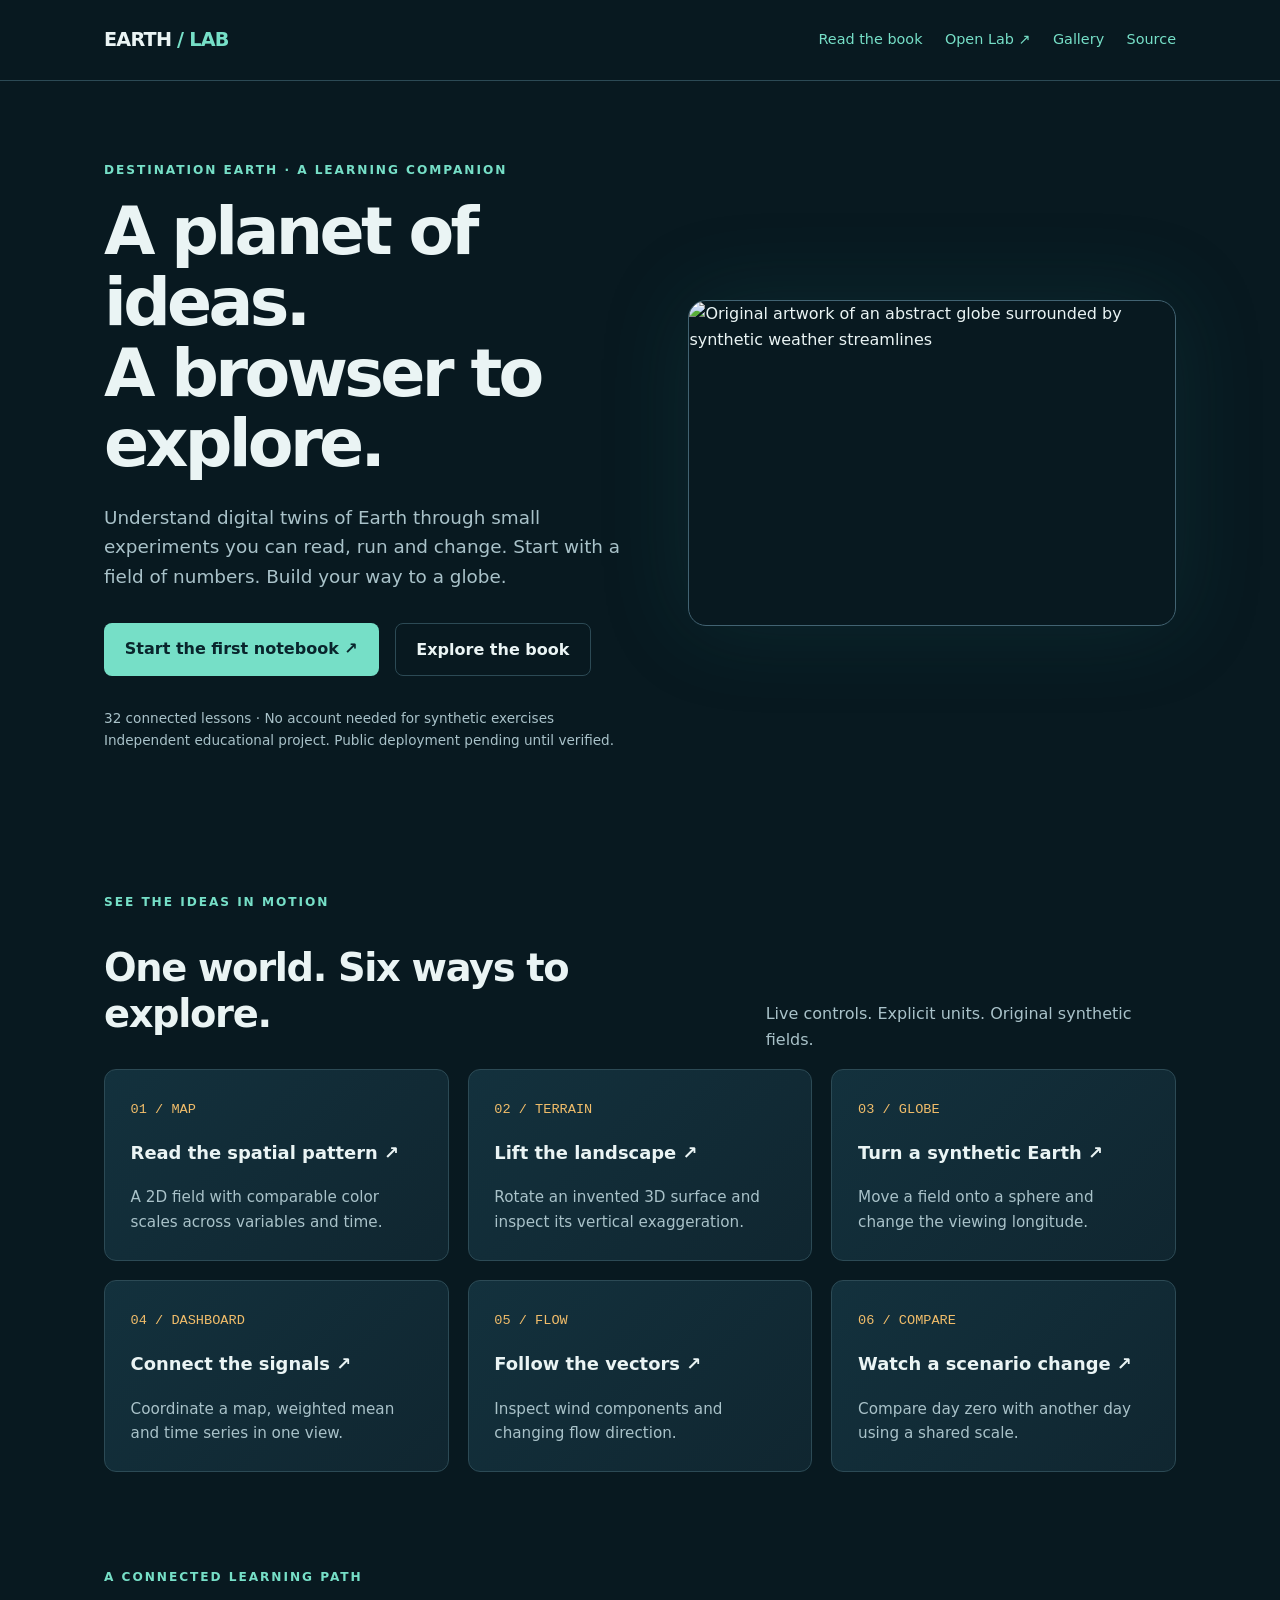
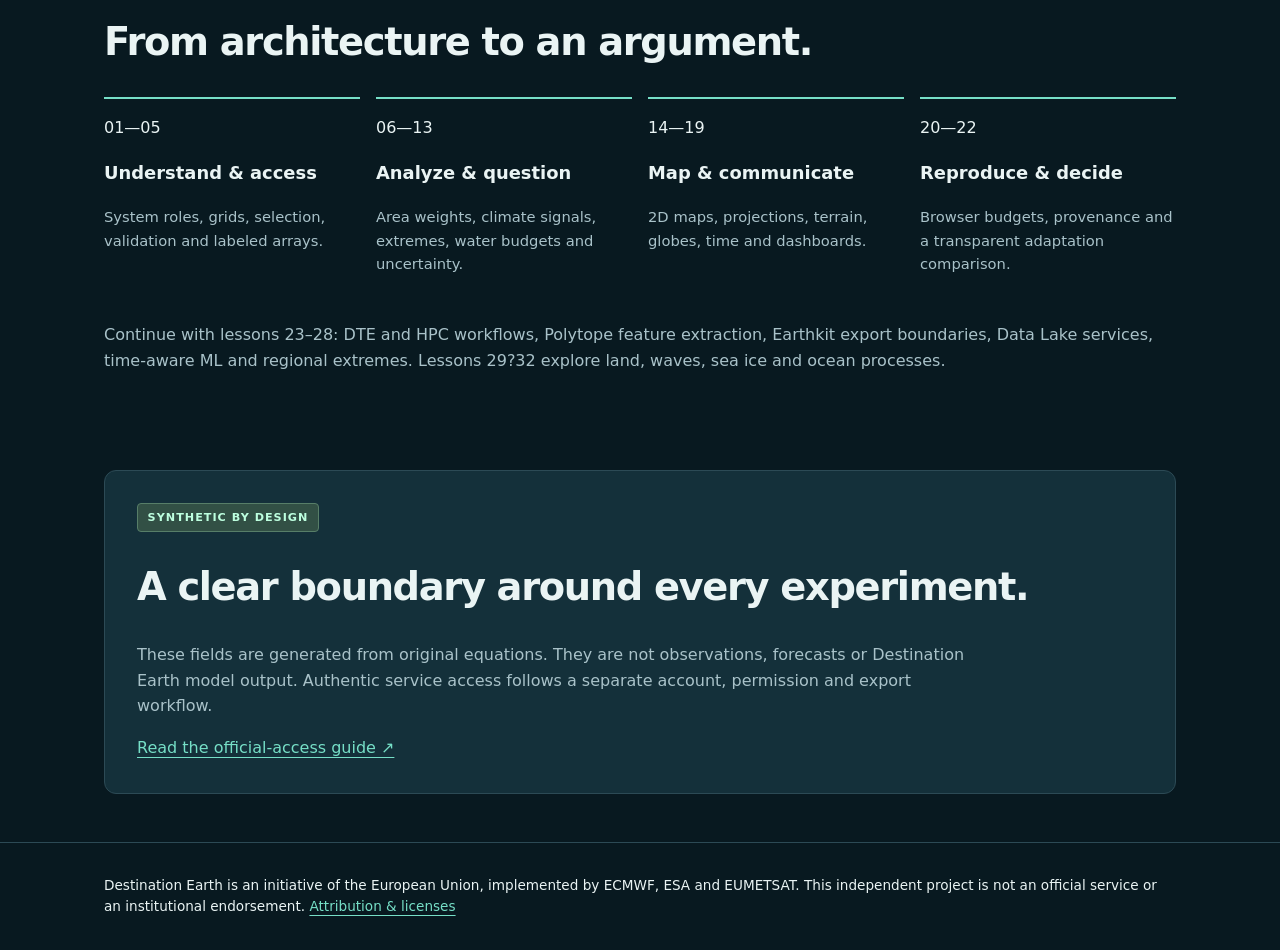
==== web/index.html @ a8f023c0 "feat: add Destination Earth learning book and browser lab" ====
<!doctype html>
<html lang="en"><head><meta charset="utf-8"><meta name="viewport" content="width=device-width,initial-scale=1"><meta name="description" content="An independent Destination Earth learning book and browser lab. Explore original synthetic data through 32 runnable notebooks and interactive maps."><title>Earth / Lab — Learn Destination Earth</title><link rel="stylesheet" href="styles.css"><script id="jupyter-config-data" type="application/json">{}</script></head>
<body><a class="skip" href="#main">Skip to content</a><header><div class="wrap"><a class="brand" href="./">EARTH <span>/ LAB</span></a><nav aria-label="Main"><a href="book/">Read the book</a><a href="lab/index.html">Open Lab ↗</a><a href="#explore">Gallery</a><a href="https://github.com/jltobias/JupyterLite-Destination-Earth-Digital-Twin">Source</a></nav></div></header>
<main id="main"><div class="wrap hero"><div><div class="eyebrow">Destination Earth · A learning companion</div><h1>A planet of ideas.<br>A browser to explore.</h1><p class="lead">Understand digital twins of Earth through small experiments you can read, run and change. Start with a field of numbers. Build your way to a globe.</p><div class="actions"><a class="button" href="lab/index.html?path=01-system.ipynb">Start the first notebook ↗</a><a class="button secondary" href="book/">Explore the book</a></div><p class="note">32 connected lessons · No account needed for synthetic exercises<br>Independent educational project. Public deployment pending until verified.</p></div><img src="assets/splash.png" alt="Original artwork of an abstract globe surrounded by synthetic weather streamlines" width="1536" height="1024"></div>
<div class="wrap"><section id="explore"><div class="section-top"><div><div class="eyebrow">See the ideas in motion</div><h2>One world. Six ways to explore.</h2></div><p>Live controls. Explicit units. Original synthetic fields.</p></div><div class="grid">
<a class="card" href="gallery/map/"><span class="number">01 / MAP</span><h3>Read the spatial pattern ↗</h3><p>A 2D field with comparable color scales across variables and time.</p></a>
<a class="card" href="gallery/terrain/"><span class="number">02 / TERRAIN</span><h3>Lift the landscape ↗</h3><p>Rotate an invented 3D surface and inspect its vertical exaggeration.</p></a>
<a class="card" href="gallery/globe/"><span class="number">03 / GLOBE</span><h3>Turn a synthetic Earth ↗</h3><p>Move a field onto a sphere and change the viewing longitude.</p></a>
<a class="card" href="gallery/dashboard/"><span class="number">04 / DASHBOARD</span><h3>Connect the signals ↗</h3><p>Coordinate a map, weighted mean and time series in one view.</p></a>
<a class="card" href="gallery/flow/"><span class="number">05 / FLOW</span><h3>Follow the vectors ↗</h3><p>Inspect wind components and changing flow direction.</p></a>
<a class="card" href="gallery/compare/"><span class="number">06 / COMPARE</span><h3>Watch a scenario change ↗</h3><p>Compare day zero with another day using a shared scale.</p></a>
</div></section><section><div class="eyebrow">A connected learning path</div><h2>From architecture to an argument.</h2><div class="path"><article><div class="number">01—05</div><h3>Understand & access</h3><p>System roles, grids, selection, validation and labeled arrays.</p></article><article><div class="number">06—13</div><h3>Analyze & question</h3><p>Area weights, climate signals, extremes, water budgets and uncertainty.</p></article><article><div class="number">14—19</div><h3>Map & communicate</h3><p>2D maps, projections, terrain, globes, time and dashboards.</p></article><article><div class="number">20—22</div><h3>Reproduce & decide</h3><p>Browser budgets, provenance and a transparent adaptation comparison.</p></article></div><p>Continue with lessons 23–28: DTE and HPC workflows, Polytope feature extraction, Earthkit export boundaries, Data Lake services, time-aware ML and regional extremes. Lessons 29?32 explore land, waves, sea ice and ocean processes.</p></section><aside class="banner"><span class="synthetic">SYNTHETIC BY DESIGN</span><h2>A clear boundary around every experiment.</h2><p>These fields are generated from original equations. They are not observations, forecasts or Destination Earth model output. Authentic service access follows a separate account, permission and export workflow.</p><a href="book/official-access/">Read the official-access guide ↗</a></aside></div></main>
<footer><div class="wrap">Destination Earth is an initiative of the European Union, implemented by ECMWF, ESA and EUMETSAT. This independent project is not an official service or an institutional endorsement. <a href="https://github.com/jltobias/JupyterLite-Destination-Earth-Digital-Twin/blob/main/ATTRIBUTIONS.md">Attribution & licenses</a></div></footer></body></html>
---- web/styles.css ----
:root{color-scheme:dark;--bg:#081920;--panel:#102a34;--ink:#eaf4f4;--muted:#a9c2c9;--accent:#76dfc7;--gold:#f1bd6a;--line:#2c4a55;font-family:Inter,ui-sans-serif,system-ui,-apple-system,BlinkMacSystemFont,"Segoe UI",sans-serif}*{box-sizing:border-box}body{margin:0;background:var(--bg);color:var(--ink);line-height:1.6}a{color:var(--accent);text-underline-offset:4px}a:hover{color:white}button,input,select{font:inherit}button,select{background:var(--panel);color:var(--ink);border:1px solid #5b7a87;border-radius:8px;padding:.55rem .8rem}button{cursor:pointer}button:hover,button:focus-visible{background:#224b58}a:focus-visible,button:focus-visible,input:focus-visible,select:focus-visible{outline:3px solid var(--gold);outline-offset:4px}.wrap{max-width:1200px;margin:auto;padding:0 5vw}header{border-bottom:1px solid var(--line)}header .wrap{display:flex;justify-content:space-between;align-items:center;gap:1rem;min-height:80px}.brand{font-weight:750;letter-spacing:-.04em;font-size:1.2rem;text-decoration:none;color:var(--ink)}.brand span{color:var(--accent)}nav{display:flex;gap:1.4rem;flex-wrap:wrap}nav a{font-size:.9rem;text-decoration:none}.hero{min-height:630px;display:grid;grid-template-columns:1.1fr 1fr;align-items:center;gap:3rem;padding-top:5rem;padding-bottom:5rem}.eyebrow{color:var(--accent);text-transform:uppercase;letter-spacing:.16em;font-size:.76rem;font-weight:700}h1{font-size:clamp(2.6rem,5.2vw,4.7rem);line-height:1.06;letter-spacing:-.055em;max-width:820px;margin:1rem 0 1.5rem}h2{font-size:clamp(1.7rem,3vw,2.6rem);line-height:1.2;letter-spacing:-.035em}h3{font-size:1.12rem}p{color:var(--muted)}.lead{font-size:1.15rem;max-width:580px}.hero img{width:100%;border-radius:50% 50% 44% 44%;border:1px solid #426372;box-shadow:0 0 90px #1a6a6933}.actions{display:flex;gap:1rem;flex-wrap:wrap;margin:2rem 0}.button{display:inline-block;background:var(--accent);color:#09252c;padding:.8rem 1.3rem;border-radius:8px;font-weight:700;text-decoration:none}.button:hover{color:#09252c;background:#bcffed}.button.secondary{background:transparent;border:1px solid var(--line);color:var(--ink)}.note{font-size:.85rem;color:var(--muted)}section{padding:3rem 0}.section-top{display:flex;justify-content:space-between;align-items:end;gap:2rem}.grid{display:grid;grid-template-columns:repeat(3,1fr);gap:1.2rem}.card{display:block;padding:1.6rem;background:linear-gradient(135deg,#13313d,#102630);border:1px solid var(--line);border-radius:12px;color:var(--ink);text-decoration:none}.card:hover{border-color:var(--accent);transform:translateY(-2px)}.card .number{color:var(--gold);font-family:monospace;font-size:.85rem}.card p{font-size:.95rem;margin-bottom:0}.path{display:grid;grid-template-columns:repeat(4,1fr);gap:1rem}.path article{border-top:2px solid var(--accent);padding:1rem 0}.path p{font-size:.92rem}.banner{background:#14303a;border:1px solid var(--line);border-radius:12px;padding:2rem;margin:2rem 0}.banner p{max-width:850px}footer{border-top:1px solid var(--line);padding:2rem 0;margin-top:3rem;font-size:.85rem}.gallery-title{padding-top:3rem}.gallery-title h1{font-size:clamp(2.1rem,4vw,3.4rem);margin-bottom:1rem}.controls{display:flex;align-items:end;gap:1.4rem;flex-wrap:wrap;background:var(--panel);padding:1rem;border-radius:12px;border:1px solid var(--line);margin:1.5rem 0}.control{display:flex;flex-direction:column;gap:.3rem}.control label{font-size:.8rem;color:var(--muted)}input[type=range]{width:210px;accent-color:var(--accent)}.visual{background:#0b2029;border:1px solid var(--line);border-radius:12px;padding:1rem}canvas{width:100%;height:auto;display:block;aspect-ratio:2/1}.stats{display:grid;grid-template-columns:repeat(3,1fr);gap:1rem;margin:1rem 0}.stat{padding:1rem;background:var(--panel);border-radius:8px}.stat strong{display:block;font-size:1.5rem;color:var(--gold)}.stat span{font-size:.8rem;color:var(--muted)}.legend{display:flex;align-items:center;gap:1rem;font-size:.85rem;margin:1rem 0}.gradient{height:12px;flex:1;max-width:250px;background:linear-gradient(90deg,#2863af,#76dfc7,#f1bd6a,#dc644f);border-radius:9px}.synthetic{display:inline-block;background:#325045;color:#bdffdf;border:1px solid #577e68;font-size:.7rem;letter-spacing:.09em;font-weight:750;padding:.3rem .6rem;border-radius:4px}.screen-reader{position:absolute;left:-10000px;width:1px;height:1px;overflow:hidden}.table-scroll{overflow:auto}table{border-collapse:collapse;width:100%;font-size:.9rem}td,th{text-align:left;padding:.7rem;border-bottom:1px solid var(--line)}.skip{position:absolute;top:-80px;left:1rem;background:white;color:black;padding:1rem;z-index:5}.skip:focus{top:0}@media(max-width:760px){.hero{grid-template-columns:1fr;gap:2rem;padding-top:3rem}.hero img{max-width:400px;justify-self:center}.grid{grid-template-columns:1fr 1fr}.path{grid-template-columns:1fr 1fr}header .wrap{padding-top:1rem;padding-bottom:1rem;align-items:start;flex-direction:column}nav{gap:1rem}.section-top{display:block}.stats{grid-template-columns:1fr}.controls{gap:1rem}canvas{aspect-ratio:1.35/1}}@media(max-width:460px){.grid{grid-template-columns:1fr}.hero h1{font-size:2.7rem}}

/* Preserve the original artwork ratio at every breakpoint. */
.hero img{height:auto;border-radius:18px}
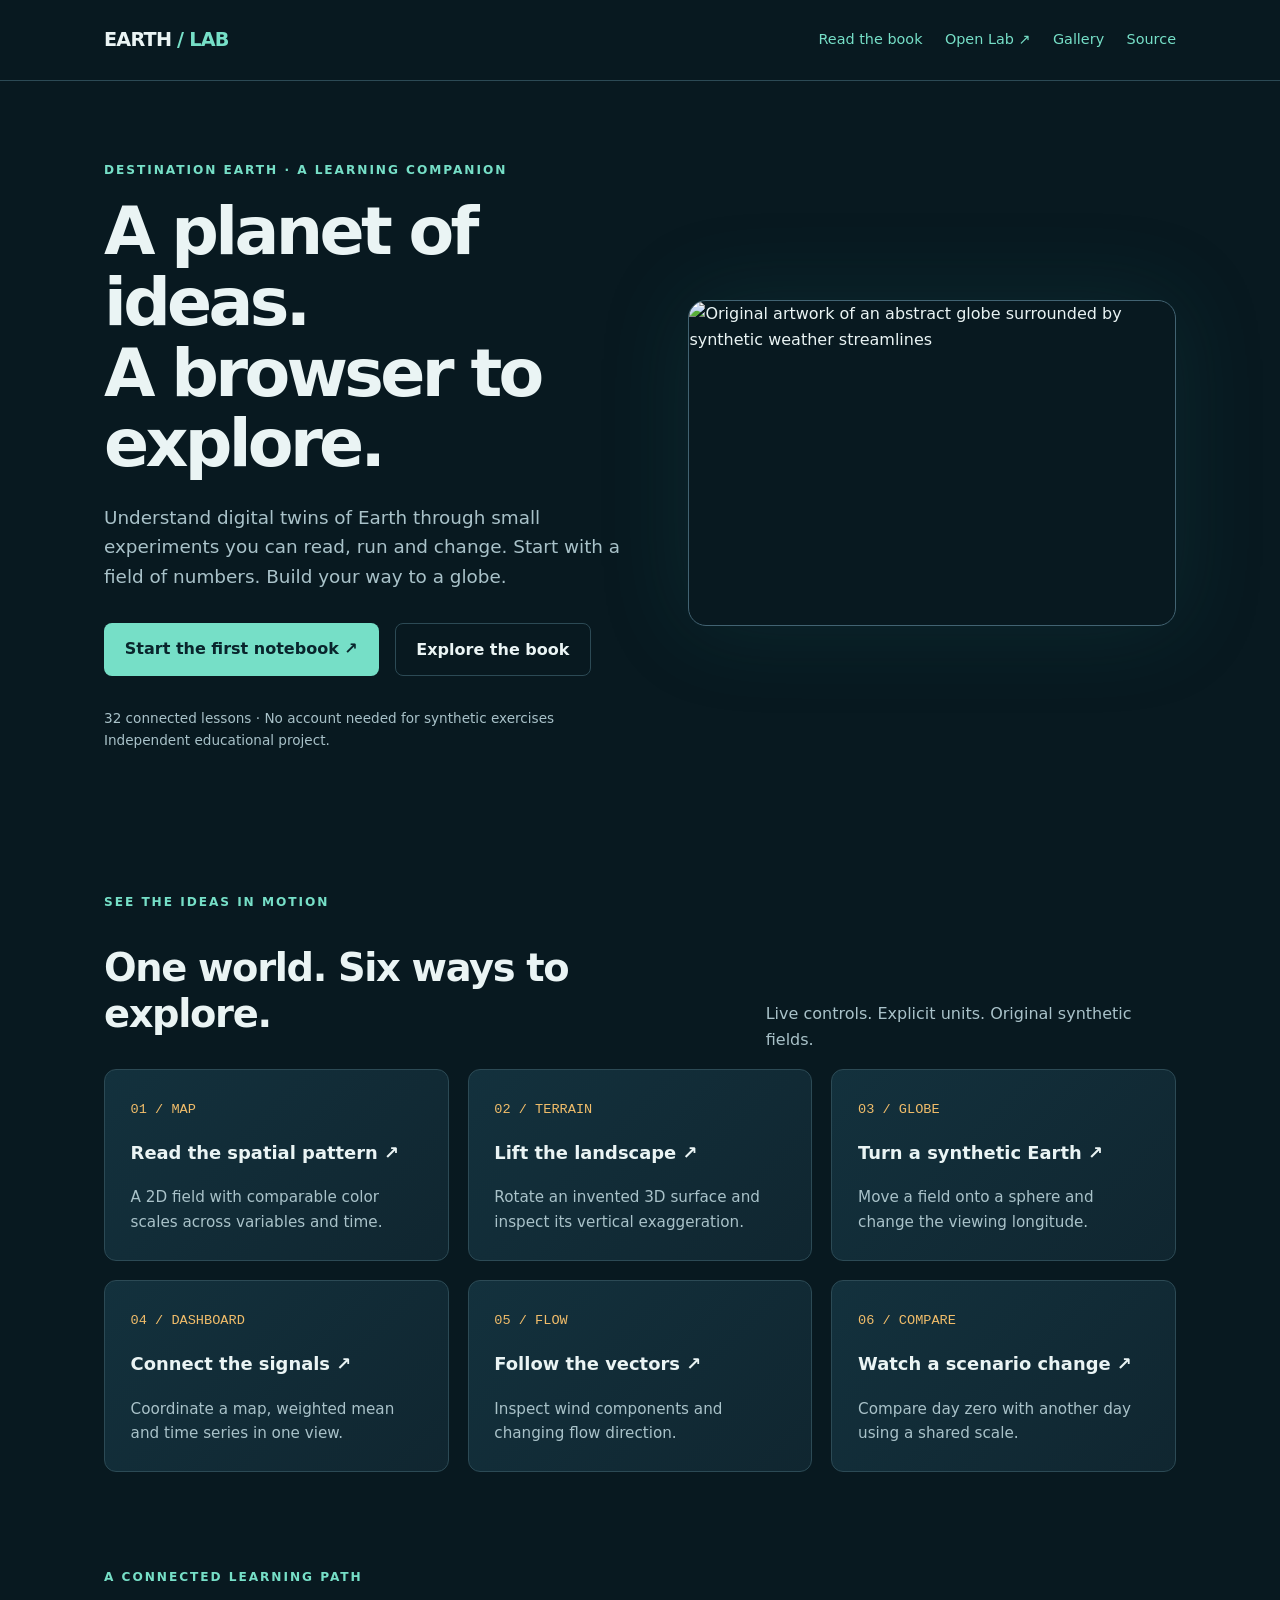
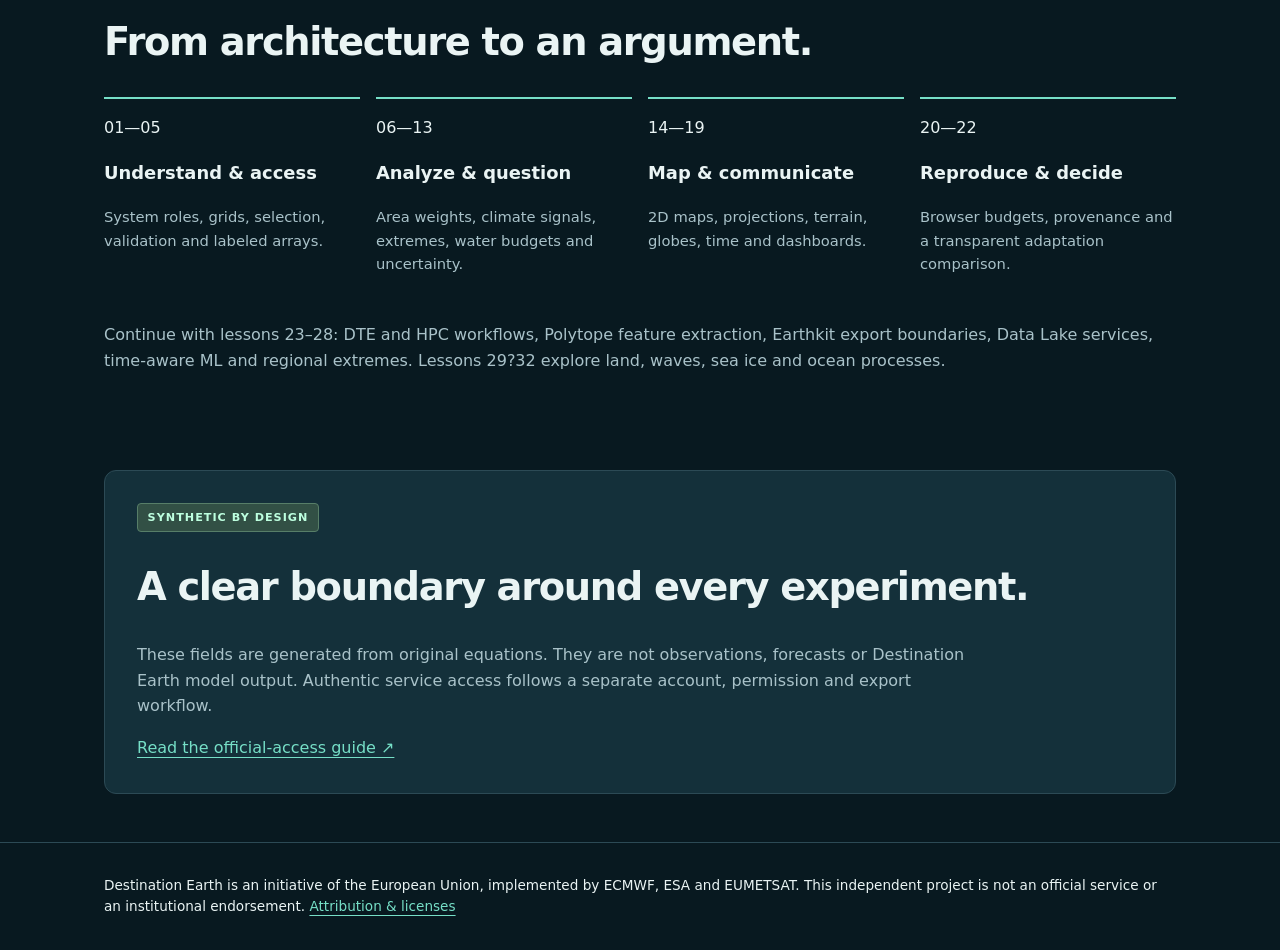
==== commit f50bd58d: "docs: mark verified GitHub Pages deployment live" ====
--- a/web/index.html
+++ b/web/index.html
@@ -1,7 +1,7 @@
 <!doctype html>
 <html lang="en"><head><meta charset="utf-8"><meta name="viewport" content="width=device-width,initial-scale=1"><meta name="description" content="An independent Destination Earth learning book and browser lab. Explore original synthetic data through 32 runnable notebooks and interactive maps."><title>Earth / Lab — Learn Destination Earth</title><link rel="stylesheet" href="styles.css"><script id="jupyter-config-data" type="application/json">{}</script></head>
 <body><a class="skip" href="#main">Skip to content</a><header><div class="wrap"><a class="brand" href="./">EARTH <span>/ LAB</span></a><nav aria-label="Main"><a href="book/">Read the book</a><a href="lab/index.html">Open Lab ↗</a><a href="#explore">Gallery</a><a href="https://github.com/jltobias/JupyterLite-Destination-Earth-Digital-Twin">Source</a></nav></div></header>
-<main id="main"><div class="wrap hero"><div><div class="eyebrow">Destination Earth · A learning companion</div><h1>A planet of ideas.<br>A browser to explore.</h1><p class="lead">Understand digital twins of Earth through small experiments you can read, run and change. Start with a field of numbers. Build your way to a globe.</p><div class="actions"><a class="button" href="lab/index.html?path=01-system.ipynb">Start the first notebook ↗</a><a class="button secondary" href="book/">Explore the book</a></div><p class="note">32 connected lessons · No account needed for synthetic exercises<br>Independent educational project. Public deployment pending until verified.</p></div><img src="assets/splash.png" alt="Original artwork of an abstract globe surrounded by synthetic weather streamlines" width="1536" height="1024"></div>
+<main id="main"><div class="wrap hero"><div><div class="eyebrow">Destination Earth · A learning companion</div><h1>A planet of ideas.<br>A browser to explore.</h1><p class="lead">Understand digital twins of Earth through small experiments you can read, run and change. Start with a field of numbers. Build your way to a globe.</p><div class="actions"><a class="button" href="lab/index.html?path=01-system.ipynb">Start the first notebook ↗</a><a class="button secondary" href="book/">Explore the book</a></div><p class="note">32 connected lessons · No account needed for synthetic exercises<br>Independent educational project.</p></div><img src="assets/splash.png" alt="Original artwork of an abstract globe surrounded by synthetic weather streamlines" width="1536" height="1024"></div>
 <div class="wrap"><section id="explore"><div class="section-top"><div><div class="eyebrow">See the ideas in motion</div><h2>One world. Six ways to explore.</h2></div><p>Live controls. Explicit units. Original synthetic fields.</p></div><div class="grid">
 <a class="card" href="gallery/map/"><span class="number">01 / MAP</span><h3>Read the spatial pattern ↗</h3><p>A 2D field with comparable color scales across variables and time.</p></a>
 <a class="card" href="gallery/terrain/"><span class="number">02 / TERRAIN</span><h3>Lift the landscape ↗</h3><p>Rotate an invented 3D surface and inspect its vertical exaggeration.</p></a>
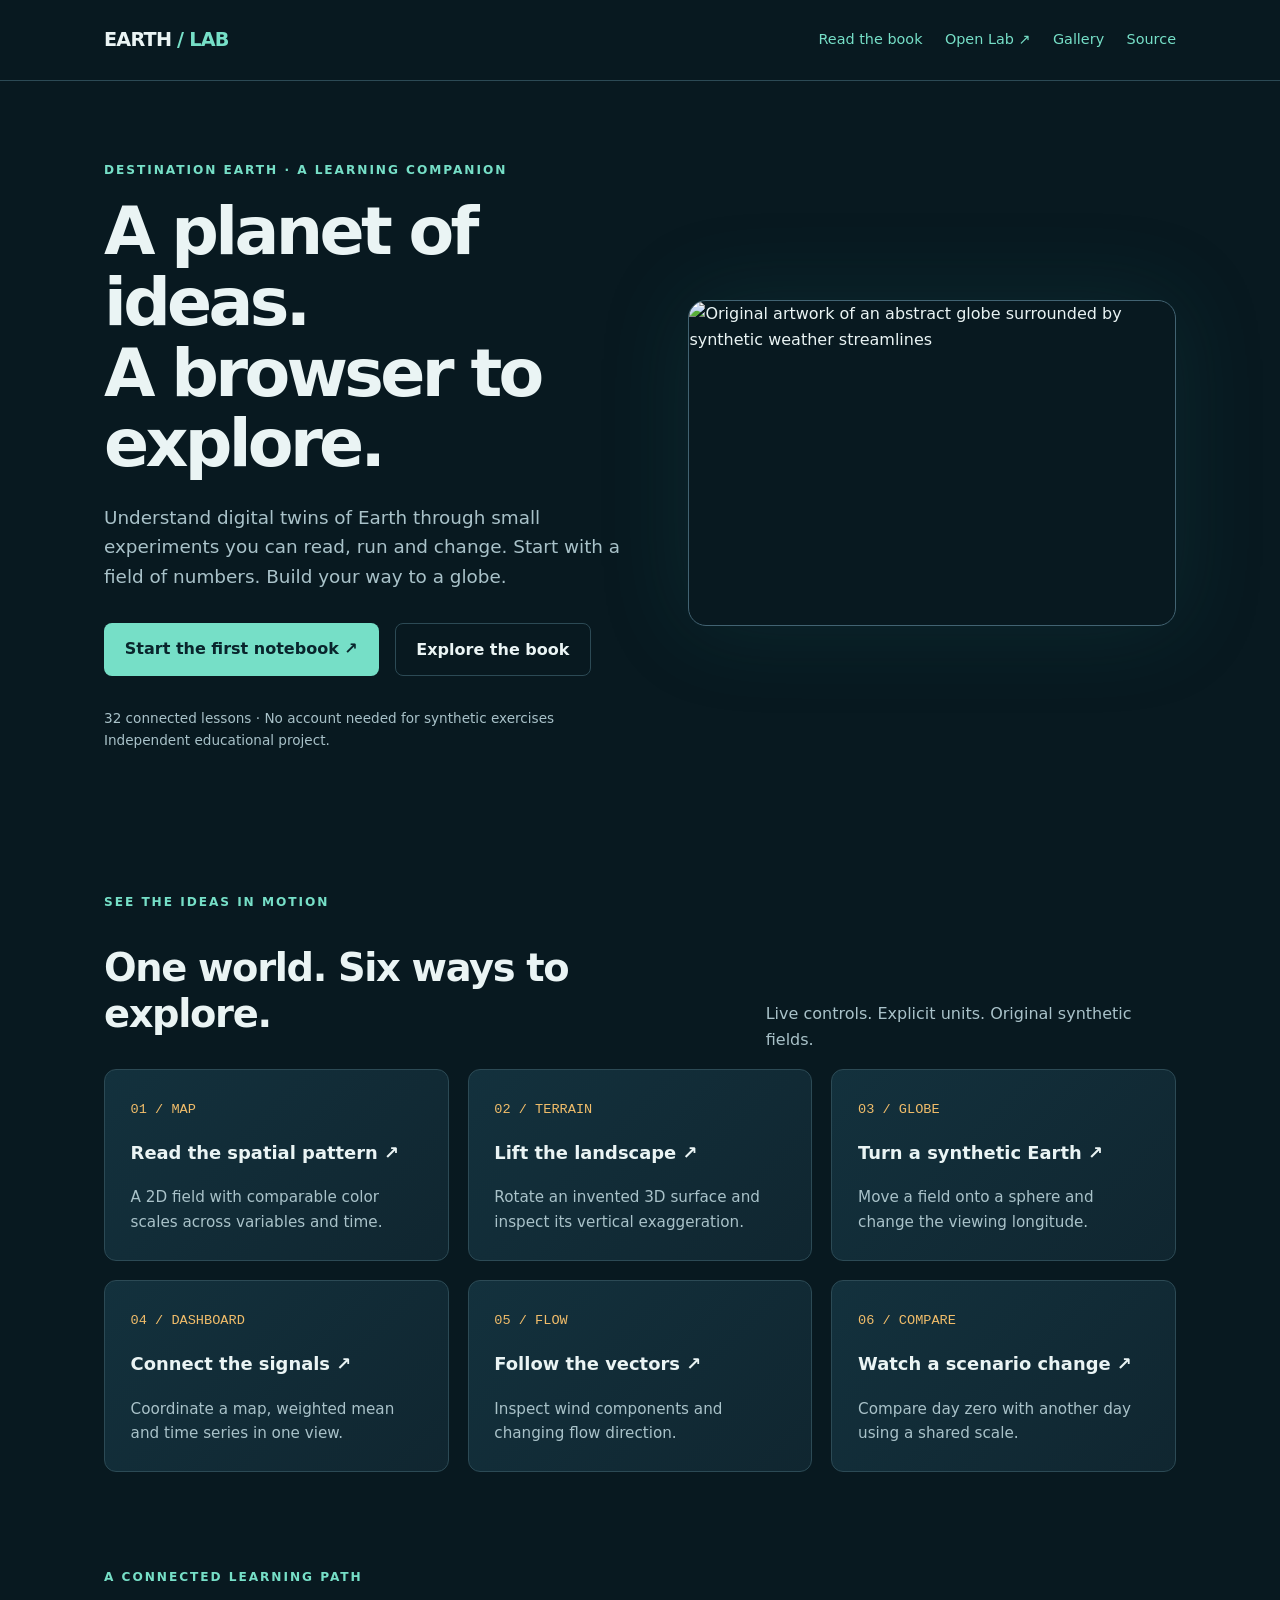
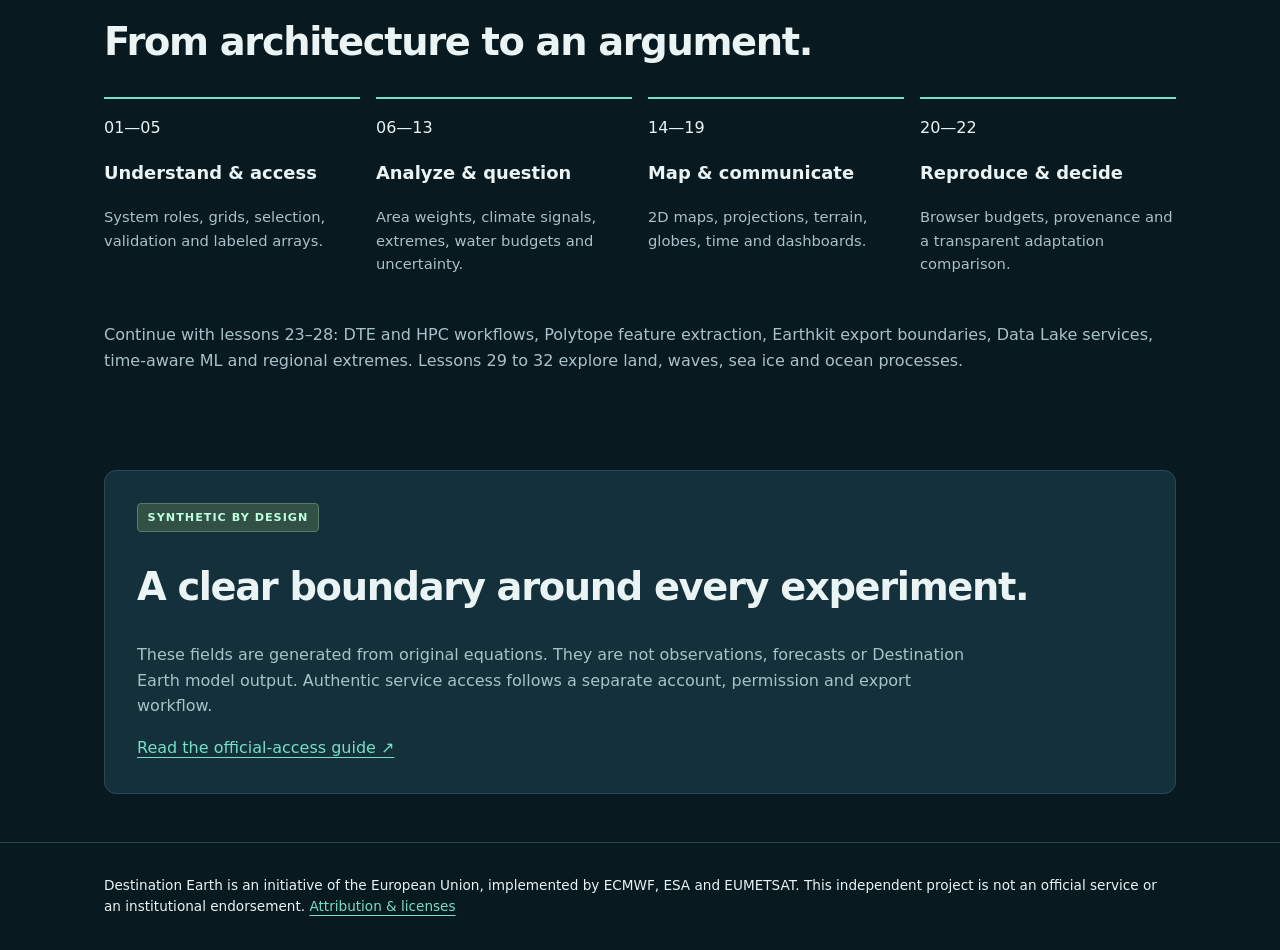
==== commit 0e32b247: "docs: finalize live launch links and publishing guidance" ====
--- a/web/index.html
+++ b/web/index.html
@@ -9,5 +9,5 @@
 <a class="card" href="gallery/dashboard/"><span class="number">04 / DASHBOARD</span><h3>Connect the signals ↗</h3><p>Coordinate a map, weighted mean and time series in one view.</p></a>
 <a class="card" href="gallery/flow/"><span class="number">05 / FLOW</span><h3>Follow the vectors ↗</h3><p>Inspect wind components and changing flow direction.</p></a>
 <a class="card" href="gallery/compare/"><span class="number">06 / COMPARE</span><h3>Watch a scenario change ↗</h3><p>Compare day zero with another day using a shared scale.</p></a>
-</div></section><section><div class="eyebrow">A connected learning path</div><h2>From architecture to an argument.</h2><div class="path"><article><div class="number">01—05</div><h3>Understand & access</h3><p>System roles, grids, selection, validation and labeled arrays.</p></article><article><div class="number">06—13</div><h3>Analyze & question</h3><p>Area weights, climate signals, extremes, water budgets and uncertainty.</p></article><article><div class="number">14—19</div><h3>Map & communicate</h3><p>2D maps, projections, terrain, globes, time and dashboards.</p></article><article><div class="number">20—22</div><h3>Reproduce & decide</h3><p>Browser budgets, provenance and a transparent adaptation comparison.</p></article></div><p>Continue with lessons 23–28: DTE and HPC workflows, Polytope feature extraction, Earthkit export boundaries, Data Lake services, time-aware ML and regional extremes. Lessons 29?32 explore land, waves, sea ice and ocean processes.</p></section><aside class="banner"><span class="synthetic">SYNTHETIC BY DESIGN</span><h2>A clear boundary around every experiment.</h2><p>These fields are generated from original equations. They are not observations, forecasts or Destination Earth model output. Authentic service access follows a separate account, permission and export workflow.</p><a href="book/official-access/">Read the official-access guide ↗</a></aside></div></main>
+</div></section><section><div class="eyebrow">A connected learning path</div><h2>From architecture to an argument.</h2><div class="path"><article><div class="number">01—05</div><h3>Understand & access</h3><p>System roles, grids, selection, validation and labeled arrays.</p></article><article><div class="number">06—13</div><h3>Analyze & question</h3><p>Area weights, climate signals, extremes, water budgets and uncertainty.</p></article><article><div class="number">14—19</div><h3>Map & communicate</h3><p>2D maps, projections, terrain, globes, time and dashboards.</p></article><article><div class="number">20—22</div><h3>Reproduce & decide</h3><p>Browser budgets, provenance and a transparent adaptation comparison.</p></article></div><p>Continue with lessons 23–28: DTE and HPC workflows, Polytope feature extraction, Earthkit export boundaries, Data Lake services, time-aware ML and regional extremes. Lessons 29 to 32 explore land, waves, sea ice and ocean processes.</p></section><aside class="banner"><span class="synthetic">SYNTHETIC BY DESIGN</span><h2>A clear boundary around every experiment.</h2><p>These fields are generated from original equations. They are not observations, forecasts or Destination Earth model output. Authentic service access follows a separate account, permission and export workflow.</p><a href="book/official-access/">Read the official-access guide ↗</a></aside></div></main>
 <footer><div class="wrap">Destination Earth is an initiative of the European Union, implemented by ECMWF, ESA and EUMETSAT. This independent project is not an official service or an institutional endorsement. <a href="https://github.com/jltobias/JupyterLite-Destination-Earth-Digital-Twin/blob/main/ATTRIBUTIONS.md">Attribution & licenses</a></div></footer></body></html>
